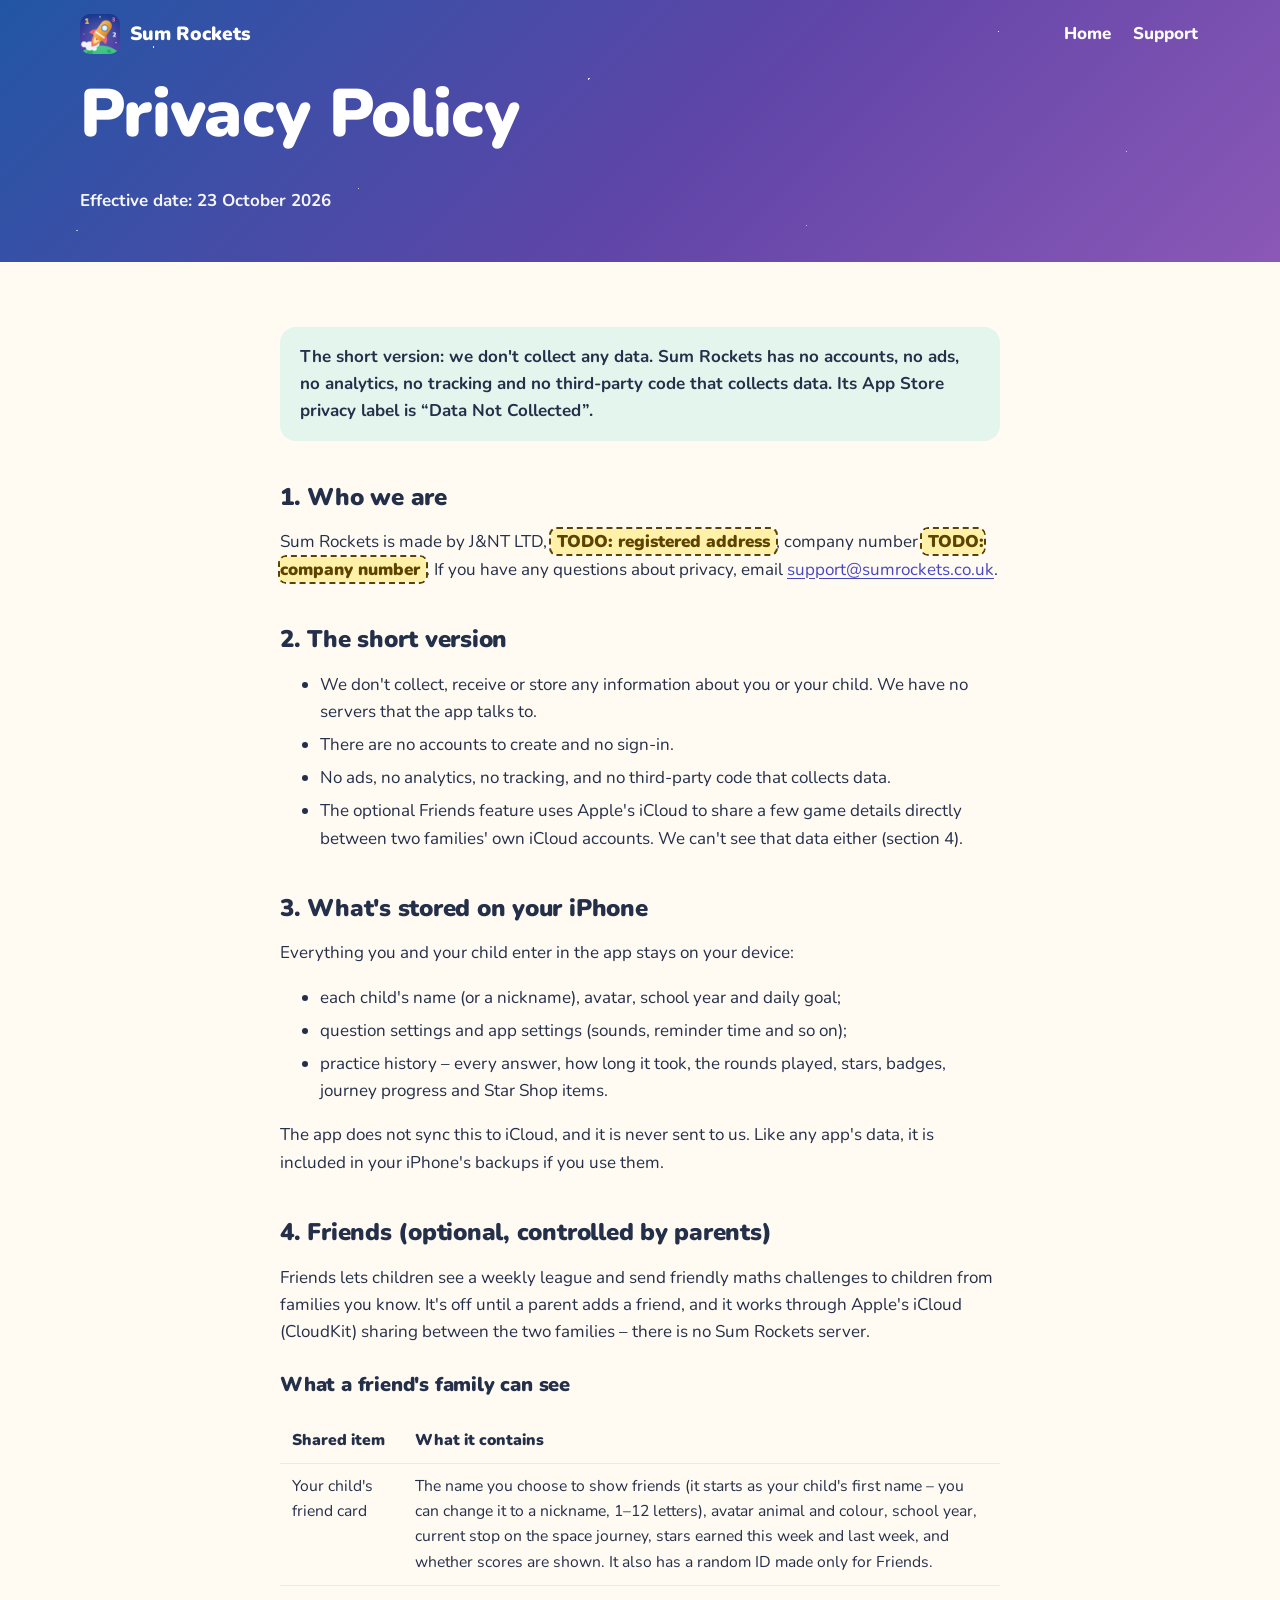
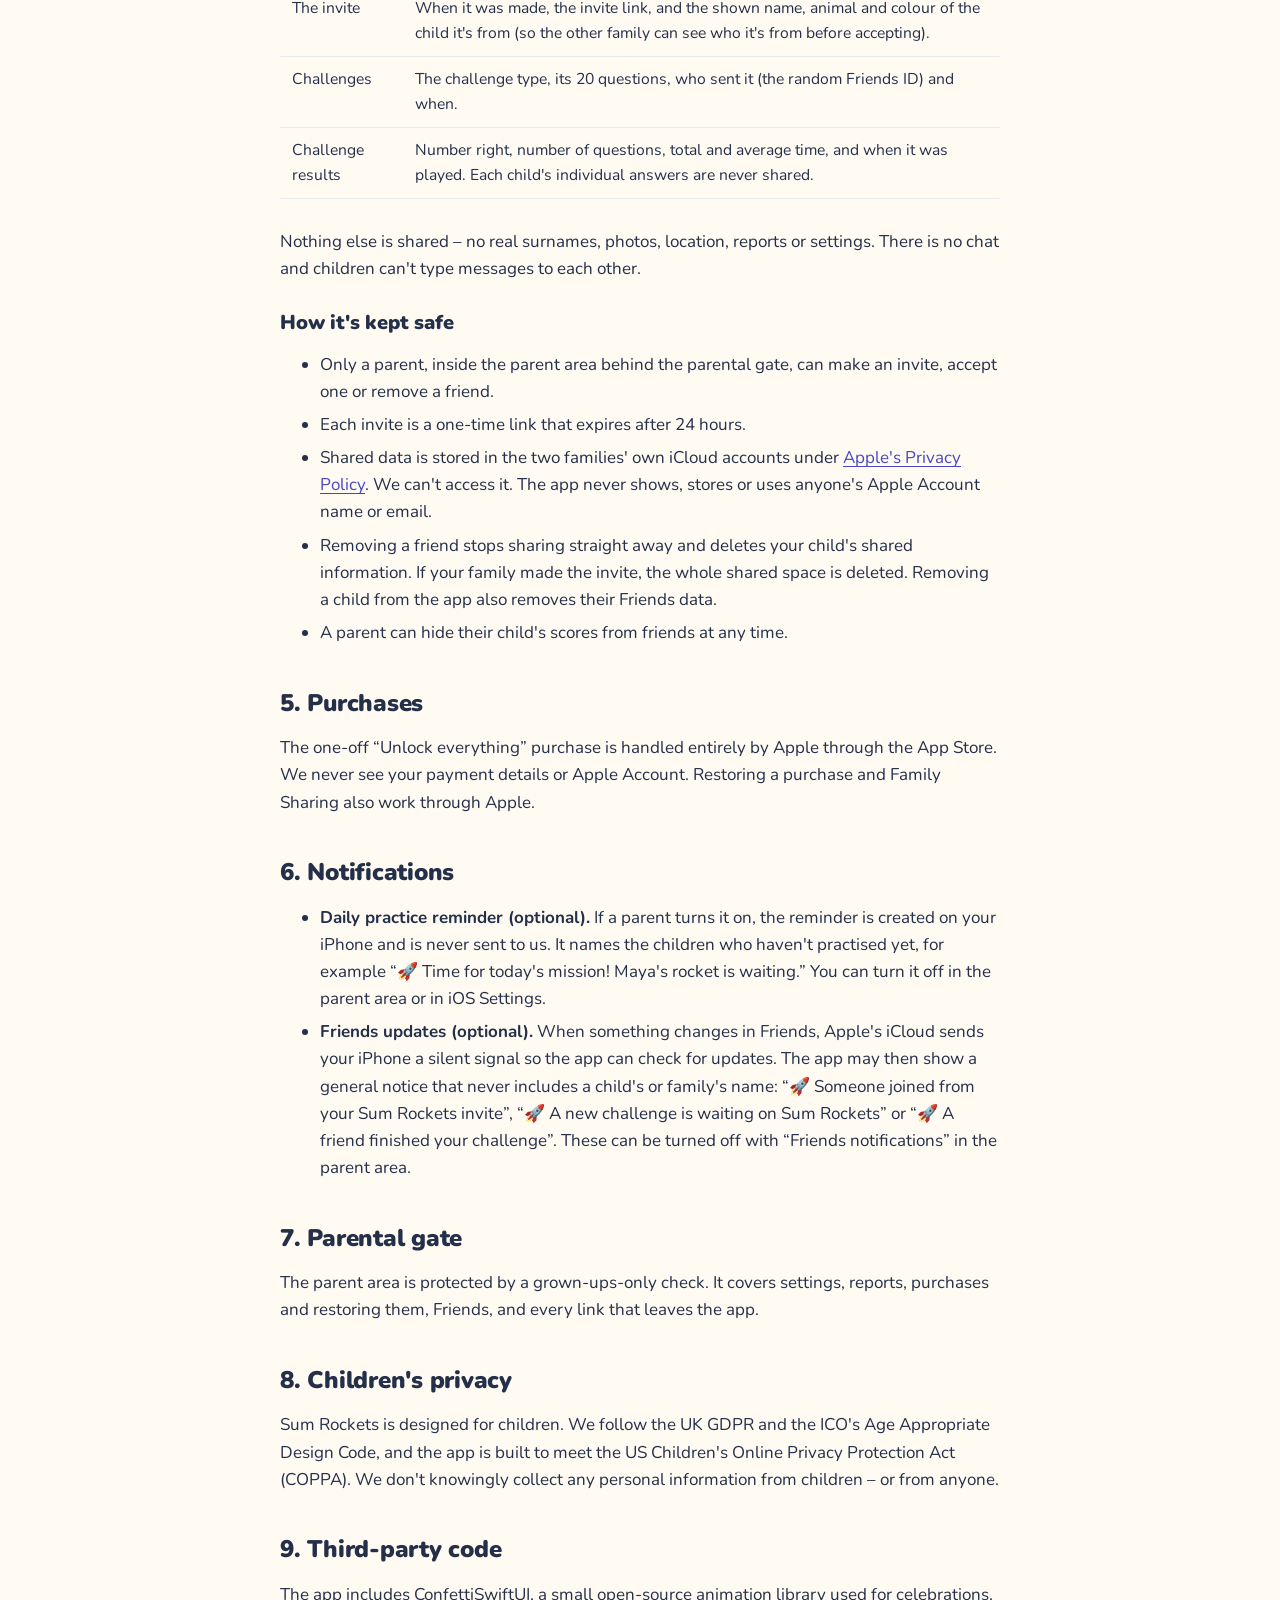
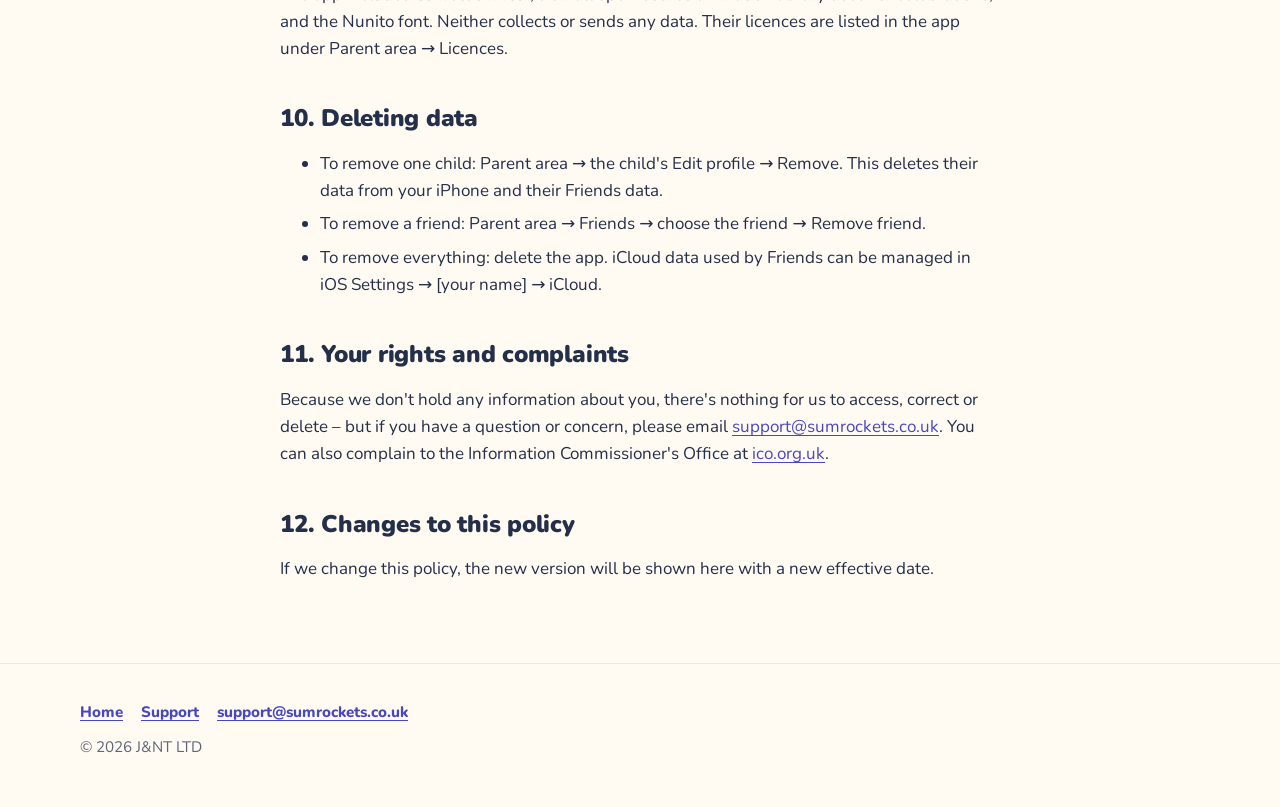
==== privacy/index.html @ bda06730 "Sum Rockets website: landing page, Privacy Policy, Support Static HTML and CSS, self-hosted Nunito, " ====
<!doctype html>
<html lang="en-GB">
<head>
  <meta charset="utf-8">
  <meta name="viewport" content="width=device-width, initial-scale=1">
  <title>Privacy Policy – Sum Rockets</title>
  <meta name="description" content="Sum Rockets doesn't collect any data. No accounts, no ads, no analytics, no tracking. Here's exactly what stays on your iPhone and what Friends shares through iCloud.">
  <link rel="canonical" href="https://www.sumrockets.co.uk/privacy/">
  <meta name="theme-color" content="#6045a8">
  <link rel="icon" type="image/png" sizes="32x32" href="/assets/icons/favicon-32.png">
  <link rel="apple-touch-icon" href="/assets/icons/apple-touch-icon.png">
  <meta property="og:type" content="website">
  <meta property="og:site_name" content="Sum Rockets">
  <meta property="og:title" content="Privacy Policy – Sum Rockets">
  <meta property="og:description" content="We don't collect any data. No accounts, no ads, no analytics, no tracking.">
  <meta property="og:url" content="https://www.sumrockets.co.uk/privacy/">
  <meta property="og:image" content="https://www.sumrockets.co.uk/assets/img/og-image.jpg">
  <meta name="twitter:card" content="summary_large_image">
  <meta name="twitter:image" content="https://www.sumrockets.co.uk/assets/img/og-image.jpg">
  <link rel="preload" href="/assets/fonts/nunito.woff2" as="font" type="font/woff2" crossorigin>
  <link rel="stylesheet" href="/assets/css/site.css">
  <!-- LAUNCH: add <meta name="apple-itunes-app" content="app-id=ID"> here (see LAUNCH.md). -->
</head>
<body>
  <a class="skip-link" href="#main">Skip to content</a>
  <div class="space">
    <header class="site-header">
      <div class="wrap">
        <a class="brand" href="/"><img src="/assets/icons/icon-192.png" width="40" height="40" alt=""> Sum Rockets</a>
        <nav class="site-nav" aria-label="Main">
          <a href="/">Home</a>
          <a href="/support/">Support</a>
        </nav>
      </div>
    </header>
    <div class="page-head">
      <div class="wrap">
        <h1>Privacy Policy</h1>
        <p>Effective date: 23 October 2026</p>
      </div>
    </div>
  </div>

  <main id="main" class="wrap prose">
    <p class="callout">The short version: we don't collect any data. Sum Rockets has no accounts, no ads, no analytics, no tracking and no third-party code that collects data. Its App Store privacy label is “Data Not Collected”.</p>

    <h2>1. Who we are</h2>
    <p>Sum Rockets is made by J&amp;NT LTD, <span class="todo">TODO: registered address</span>, company number <span class="todo">TODO: company number</span>. If you have any questions about privacy, email <a href="mailto:support@sumrockets.co.uk">support@sumrockets.co.uk</a>.</p>

    <h2>2. The short version</h2>
    <ul>
      <li>We don't collect, receive or store any information about you or your child. We have no servers that the app talks to.</li>
      <li>There are no accounts to create and no sign-in.</li>
      <li>No ads, no analytics, no tracking, and no third-party code that collects data.</li>
      <li>The optional Friends feature uses Apple's iCloud to share a few game details directly between two families' own iCloud accounts. We can't see that data either (section 4).</li>
    </ul>

    <h2>3. What's stored on your iPhone</h2>
    <p>Everything you and your child enter in the app stays on your device:</p>
    <ul>
      <li>each child's name (or a nickname), avatar, school year and daily goal;</li>
      <li>question settings and app settings (sounds, reminder time and so on);</li>
      <li>practice history – every answer, how long it took, the rounds played, stars, badges, journey progress and Star Shop items.</li>
    </ul>
    <p>The app does not sync this to iCloud, and it is never sent to us. Like any app's data, it is included in your iPhone's backups if you use them.</p>

    <h2>4. Friends (optional, controlled by parents)</h2>
    <p>Friends lets children see a weekly league and send friendly maths challenges to children from families you know. It's off until a parent adds a friend, and it works through Apple's iCloud (CloudKit) sharing between the two families – there is no Sum Rockets server.</p>
    <h3>What a friend's family can see</h3>
    <div class="table-scroll">
      <table>
        <thead><tr><th scope="col">Shared item</th><th scope="col">What it contains</th></tr></thead>
        <tbody>
          <tr><td>Your child's friend card</td><td>The name you choose to show friends (it starts as your child's first name – you can change it to a nickname, 1–12 letters), avatar animal and colour, school year, current stop on the space journey, stars earned this week and last week, and whether scores are shown. It also has a random ID made only for Friends.</td></tr>
          <tr><td>The invite</td><td>When it was made, the invite link, and the shown name, animal and colour of the child it's from (so the other family can see who it's from before accepting).</td></tr>
          <tr><td>Challenges</td><td>The challenge type, its 20 questions, who sent it (the random Friends ID) and when.</td></tr>
          <tr><td>Challenge results</td><td>Number right, number of questions, total and average time, and when it was played. Each child's individual answers are never shared.</td></tr>
        </tbody>
      </table>
    </div>
    <p>Nothing else is shared – no real surnames, photos, location, reports or settings. There is no chat and children can't type messages to each other.</p>
    <h3>How it's kept safe</h3>
    <ul>
      <li>Only a parent, inside the parent area behind the parental gate, can make an invite, accept one or remove a friend.</li>
      <li>Each invite is a one-time link that expires after 24 hours.</li>
      <li>Shared data is stored in the two families' own iCloud accounts under <a href="https://www.apple.com/legal/privacy/">Apple's Privacy Policy</a>. We can't access it. The app never shows, stores or uses anyone's Apple Account name or email.</li>
      <li>Removing a friend stops sharing straight away and deletes your child's shared information. If your family made the invite, the whole shared space is deleted. Removing a child from the app also removes their Friends data.</li>
      <li>A parent can hide their child's scores from friends at any time.</li>
    </ul>

    <h2>5. Purchases</h2>
    <p>The one-off “Unlock everything” purchase is handled entirely by Apple through the App Store. We never see your payment details or Apple Account. Restoring a purchase and Family Sharing also work through Apple.</p>

    <h2>6. Notifications</h2>
    <ul>
      <li><strong>Daily practice reminder (optional).</strong> If a parent turns it on, the reminder is created on your iPhone and is never sent to us. It names the children who haven't practised yet, for example “🚀 Time for today's mission! Maya's rocket is waiting.” You can turn it off in the parent area or in iOS Settings.</li>
      <li><strong>Friends updates (optional).</strong> When something changes in Friends, Apple's iCloud sends your iPhone a silent signal so the app can check for updates. The app may then show a general notice that never includes a child's or family's name: “🚀 Someone joined from your Sum Rockets invite”, “🚀 A new challenge is waiting on Sum Rockets” or “🚀 A friend finished your challenge”. These can be turned off with “Friends notifications” in the parent area.</li>
    </ul>

    <h2>7. Parental gate</h2>
    <p>The parent area is protected by a grown-ups-only check. It covers settings, reports, purchases and restoring them, Friends, and every link that leaves the app.</p>

    <h2>8. Children's privacy</h2>
    <p>Sum Rockets is designed for children. We follow the UK GDPR and the ICO's Age Appropriate Design Code, and the app is built to meet the US Children's Online Privacy Protection Act (COPPA). We don't knowingly collect any personal information from children – or from anyone.</p>

    <h2>9. Third-party code</h2>
    <p>The app includes ConfettiSwiftUI, a small open-source animation library used for celebrations, and the Nunito font. Neither collects or sends any data. Their licences are listed in the app under Parent area → Licences.</p>

    <h2>10. Deleting data</h2>
    <ul>
      <li>To remove one child: Parent area → the child's Edit profile → Remove. This deletes their data from your iPhone and their Friends data.</li>
      <li>To remove a friend: Parent area → Friends → choose the friend → Remove friend.</li>
      <li>To remove everything: delete the app. iCloud data used by Friends can be managed in iOS Settings → [your name] → iCloud.</li>
    </ul>

    <h2>11. Your rights and complaints</h2>
    <p>Because we don't hold any information about you, there's nothing for us to access, correct or delete – but if you have a question or concern, please email <a href="mailto:support@sumrockets.co.uk">support@sumrockets.co.uk</a>. You can also complain to the Information Commissioner's Office at <a href="https://ico.org.uk">ico.org.uk</a>.</p>

    <h2>12. Changes to this policy</h2>
    <p>If we change this policy, the new version will be shown here with a new effective date.</p>
  </main>

  <footer class="site-footer">
    <div class="wrap">
      <nav aria-label="Footer">
        <a href="/">Home</a>
        <a href="/support/">Support</a>
        <a href="mailto:support@sumrockets.co.uk">support@sumrockets.co.uk</a>
      </nav>
      <p>© 2026 J&amp;NT LTD</p>
    </div>
  </footer>
</body>
</html>
---- assets/css/site.css ----
/* Sum Rockets – one stylesheet for every page. No external fonts, no
   frameworks. Colours are the app's own (Theme.swift, SpaceBackground). */

@font-face {
  font-family: "Nunito";
  src: url("/assets/fonts/nunito.woff2") format("woff2");
  font-weight: 200 1000;
  font-style: normal;
  font-display: swap;
}

:root {
  --space-1: #2256a5;
  --space-2: #6045a8;
  --space-3: #8b58b6;
  --ink: #24304a;
  --muted: #5d6679;
  --cream: #fffaf2;
  --card: #ffffff;
  --line: #e8e8ef;
  --brand: #5b5bd6;
  --brand-edge: #3d3da8;
  --brand-text: #4747c2;
  --yellow: #ffc94f;
  --yellow-edge: #d99a1e;
  --green: #1b7f4f;
  --green-soft: #e3f5ec;
  --todo-bg: #fff1a8;
  --todo-ink: #5c4300;
  --radius: 22px;
  --shadow: 0 4px 0 rgba(36, 48, 74, 0.12);
  color-scheme: light dark;
}

@media (prefers-color-scheme: dark) {
  :root {
    --ink: #f2f4fa;
    --muted: #b3bad0;
    --cream: #141a2e;
    --card: #232a45;
    --line: #333b5c;
    --brand-text: #a9a9f5;
    --green: #5fd39a;
    --green-soft: #173b2c;
    --shadow: 0 4px 0 rgba(0, 0, 0, 0.35);
  }
}

*, *::before, *::after { box-sizing: border-box; }

html { -webkit-text-size-adjust: 100%; scroll-behavior: smooth; }
@media (prefers-reduced-motion: reduce) { html { scroll-behavior: auto; } }

body {
  margin: 0;
  font-family: "Nunito", system-ui, -apple-system, "Segoe UI", sans-serif;
  font-size: 1.0625rem;
  line-height: 1.6;
  color: var(--ink);
  background: var(--cream);
  overflow-x: hidden;
}

img { max-width: 100%; height: auto; display: block; }

a { color: var(--brand-text); text-underline-offset: 3px; }
a:hover { text-decoration-thickness: 2px; }

:focus-visible {
  outline: 3px solid var(--yellow);
  outline-offset: 3px;
  border-radius: 8px;
}

.skip-link {
  position: absolute; left: 12px; top: -60px;
  background: var(--card); color: var(--ink);
  padding: 10px 16px; border-radius: 12px; z-index: 10;
  font-weight: 800;
}
.skip-link:focus { top: 12px; }

.wrap { width: min(1120px, 100% - 32px); margin-inline: auto; }

h1, h2, h3 { line-height: 1.15; margin: 0 0 0.5em; font-weight: 900; letter-spacing: -0.01em; }
h1 { font-size: clamp(2.3rem, 7vw, 4.2rem); }
h2 { font-size: clamp(1.7rem, 4.5vw, 2.6rem); }
h3 { font-size: 1.25rem; }

/* Space sections: the app's purple-blue gradient with soft stars. */
.space {
  position: relative;
  color: #fff;
  background:
    radial-gradient(1.5px 1.5px at 12% 18%, rgba(255,255,255,.9) 50%, transparent 51%),
    radial-gradient(1px 1px at 28% 72%, rgba(255,255,255,.7) 50%, transparent 51%),
    radial-gradient(2px 2px at 46% 30%, rgba(255,255,255,.8) 50%, transparent 51%),
    radial-gradient(1px 1px at 63% 86%, rgba(255,255,255,.6) 50%, transparent 51%),
    radial-gradient(1.5px 1.5px at 78% 12%, rgba(255,255,255,.85) 50%, transparent 51%),
    radial-gradient(1px 1px at 88% 58%, rgba(255,255,255,.7) 50%, transparent 51%),
    radial-gradient(1.5px 1.5px at 6% 88%, rgba(255,255,255,.6) 50%, transparent 51%),
    linear-gradient(135deg, var(--space-1), var(--space-2) 55%, var(--space-3));
}
.space a:not(.btn) { color: #fff; }

/* Header */
.site-header { padding: 14px 0; }
.site-header .wrap { display: flex; align-items: center; justify-content: space-between; gap: 12px; flex-wrap: wrap; }
.brand { display: flex; align-items: center; gap: 10px; color: #fff; text-decoration: none; font-weight: 900; font-size: 1.2rem; }
.brand img { width: 40px; height: 40px; border-radius: 10px; }
.site-nav { display: flex; gap: 18px; flex-wrap: wrap; }
.site-nav a { color: #fff; text-decoration: none; font-weight: 800; padding: 6px 2px; }
.site-nav a:hover { text-decoration: underline; }

/* Chunky buttons, like the app's ChunkyButtonStyle. */
.btn {
  display: inline-flex; align-items: center; justify-content: center; gap: 10px;
  min-height: 56px; padding: 14px 26px;
  border-radius: 18px; border: 2px solid #fff;
  font: inherit; font-weight: 900; font-size: 1.1rem; text-decoration: none;
  color: #fff; background: var(--brand);
  box-shadow: 0 6px 0 var(--brand-edge);
  transition: transform .12s ease, box-shadow .12s ease;
}
.btn:active { transform: translateY(4px); box-shadow: 0 2px 0 var(--brand-edge); }

/* Before launch: our own button – never Apple's badge. */
.btn--soon { color: #24304a; background: var(--yellow); box-shadow: 0 6px 0 var(--yellow-edge); }
.btn--soon:active { box-shadow: 0 2px 0 var(--yellow-edge); }
.btn--static { cursor: default; }
.btn--static:active { transform: none; box-shadow: 0 6px 0 var(--yellow-edge); }
.download { display: flex; flex-direction: column; align-items: flex-start; gap: 10px; }
.download__caption { margin: 0; font-size: 0.95rem; font-weight: 700; opacity: 0.95; }
.download--centre { align-items: center; text-align: center; }
.app-store-badge { height: 54px; width: auto; }

/* Hero */
.hero { padding: 8px 0 72px; overflow: hidden; }
.hero__grid { display: grid; gap: 32px; align-items: center; }
.hero__copy p.lede { font-size: clamp(1.15rem, 2.6vw, 1.4rem); font-weight: 700; margin: 0 0 28px; max-width: 34ch; }
.hero__art { position: relative; display: flex; justify-content: center; min-height: 420px; }
.hero__mascot { position: absolute; left: -4%; top: 0; width: min(62%, 330px); z-index: 2; }
@media (prefers-reduced-motion: no-preference) {
  .hero__mascot { animation: float 5s ease-in-out infinite; }
}
@keyframes float { 0%, 100% { transform: translateY(0) rotate(-2deg); } 50% { transform: translateY(-14px) rotate(1deg); } }

.phone {
  position: relative;
  width: min(260px, 70vw);
  padding: 10px;
  border-radius: 46px;
  background: #1b1f33;
  border: 2px solid rgba(255,255,255,.2);
  box-shadow: 0 24px 50px rgba(15, 18, 50, .45);
}
.phone img { border-radius: 36px; width: 100%; }
.hero .phone { margin-top: 110px; margin-left: 30%; }

@media (min-width: 860px) {
  .hero__grid { grid-template-columns: 1.05fr 0.95fr; }
  .hero { padding-bottom: 96px; }
  .hero .phone { margin-top: 40px; margin-left: 35%; }
}

/* Sections */
.section { padding: 72px 0; }
.section__intro { max-width: 60ch; margin: 0 0 32px; color: var(--muted); font-size: 1.15rem; }

.features { display: grid; gap: 18px; grid-template-columns: 1fr; }
@media (min-width: 640px) { .features { grid-template-columns: repeat(2, 1fr); } }
@media (min-width: 1000px) { .features { grid-template-columns: repeat(3, 1fr); } }

.card {
  background: var(--card); border-radius: var(--radius);
  border: 1px solid var(--line); box-shadow: var(--shadow);
  overflow: hidden; display: flex; flex-direction: column;
}
.card__img { background: linear-gradient(135deg, var(--space-1), var(--space-3)); height: 260px; overflow: hidden; }
.card__img img { width: 100%; height: 100%; object-fit: cover; object-position: 50% 38%; }
.nowrap { white-space: nowrap; }
.card__body { padding: 18px 20px 22px; }
.card__icon { font-size: 1.6rem; line-height: 1; margin-bottom: 8px; }
.card__body p { margin: 0; color: var(--muted); }

/* Screenshot strip: CSS scroll-snap only. */
.strip {
  display: grid; grid-auto-flow: column; grid-auto-columns: min(240px, 70vw);
  gap: 16px; overflow-x: auto; padding: 8px 4px 20px;
  scroll-snap-type: x mandatory; overscroll-behavior-x: contain;
}
.strip figure { margin: 0; scroll-snap-align: start; }
.strip img { border-radius: 18px; box-shadow: var(--shadow); }
.strip:focus-visible { outline-offset: 6px; }

/* Pricing and privacy */
.panel {
  background: var(--card); border: 1px solid var(--line); border-radius: var(--radius);
  box-shadow: var(--shadow); padding: clamp(22px, 4vw, 40px);
}
.price { font-size: clamp(1.25rem, 3vw, 1.6rem); font-weight: 800; margin: 0; }
.ticks { list-style: none; padding: 0; margin: 18px 0 0; display: grid; gap: 10px; }
.ticks li { display: flex; gap: 10px; align-items: baseline; }
.ticks li::before { content: "✓"; font-weight: 900; color: var(--green); }

.two-col { display: grid; gap: 18px; }
@media (min-width: 860px) { .two-col { grid-template-columns: 1fr 1fr; } }

.cta { text-align: center; padding: 80px 0; }
.cta p { font-size: 1.2rem; font-weight: 700; margin: 0 0 26px; }

/* Footer */
.site-footer { padding: 36px 0 48px; border-top: 1px solid var(--line); color: var(--muted); font-size: 0.95rem; }
.site-footer .wrap { display: grid; gap: 10px; }
.site-footer nav { display: flex; gap: 18px; flex-wrap: wrap; }
.site-footer a { font-weight: 800; }
.site-footer p { margin: 0; }

/* Text pages (privacy, support) */
.page-head { padding: 8px 0 48px; }
.page-head p { margin: 0; font-weight: 700; opacity: .95; }
.prose { max-width: 72ch; padding: 48px 0 64px; }
.prose h2 { font-size: 1.5rem; margin-top: 1.8em; }
.prose h3 { margin-top: 1.4em; }
.prose li { margin-bottom: 6px; }
.prose table { border-collapse: collapse; width: 100%; margin: 12px 0; font-size: 0.98rem; }
.prose th, .prose td { text-align: left; vertical-align: top; padding: 10px 12px; border-bottom: 1px solid var(--line); }
.prose th { font-weight: 900; }
.table-scroll { overflow-x: auto; }
.callout { background: var(--green-soft); border-radius: 16px; padding: 16px 20px; font-weight: 700; }

/* Anything that must be filled in before going live. */
.todo {
  background: var(--todo-bg); color: var(--todo-ink);
  font-weight: 900; padding: 1px 6px; border-radius: 6px;
  outline: 2px dashed var(--todo-ink);
}

/* FAQ accordion: <details>, no JS. */
.faq details {
  background: var(--card); border: 1px solid var(--line); border-radius: 16px;
  margin-bottom: 12px; box-shadow: var(--shadow);
}
.faq summary {
  cursor: pointer; list-style: none; padding: 16px 48px 16px 20px;
  font-weight: 900; font-size: 1.08rem; position: relative;
}
.faq summary::-webkit-details-marker { display: none; }
.faq summary::after {
  content: "+"; position: absolute; right: 20px; top: 50%; transform: translateY(-50%);
  font-size: 1.5rem; color: var(--brand-text);
}
.faq details[open] summary::after { content: "−"; }
.faq .answer { padding: 0 20px 18px; }
.faq .answer p:first-child { margin-top: 0; }

.visually-hidden {
  position: absolute !important; width: 1px; height: 1px; overflow: hidden;
  clip: rect(0 0 0 0); clip-path: inset(50%); white-space: nowrap;
}
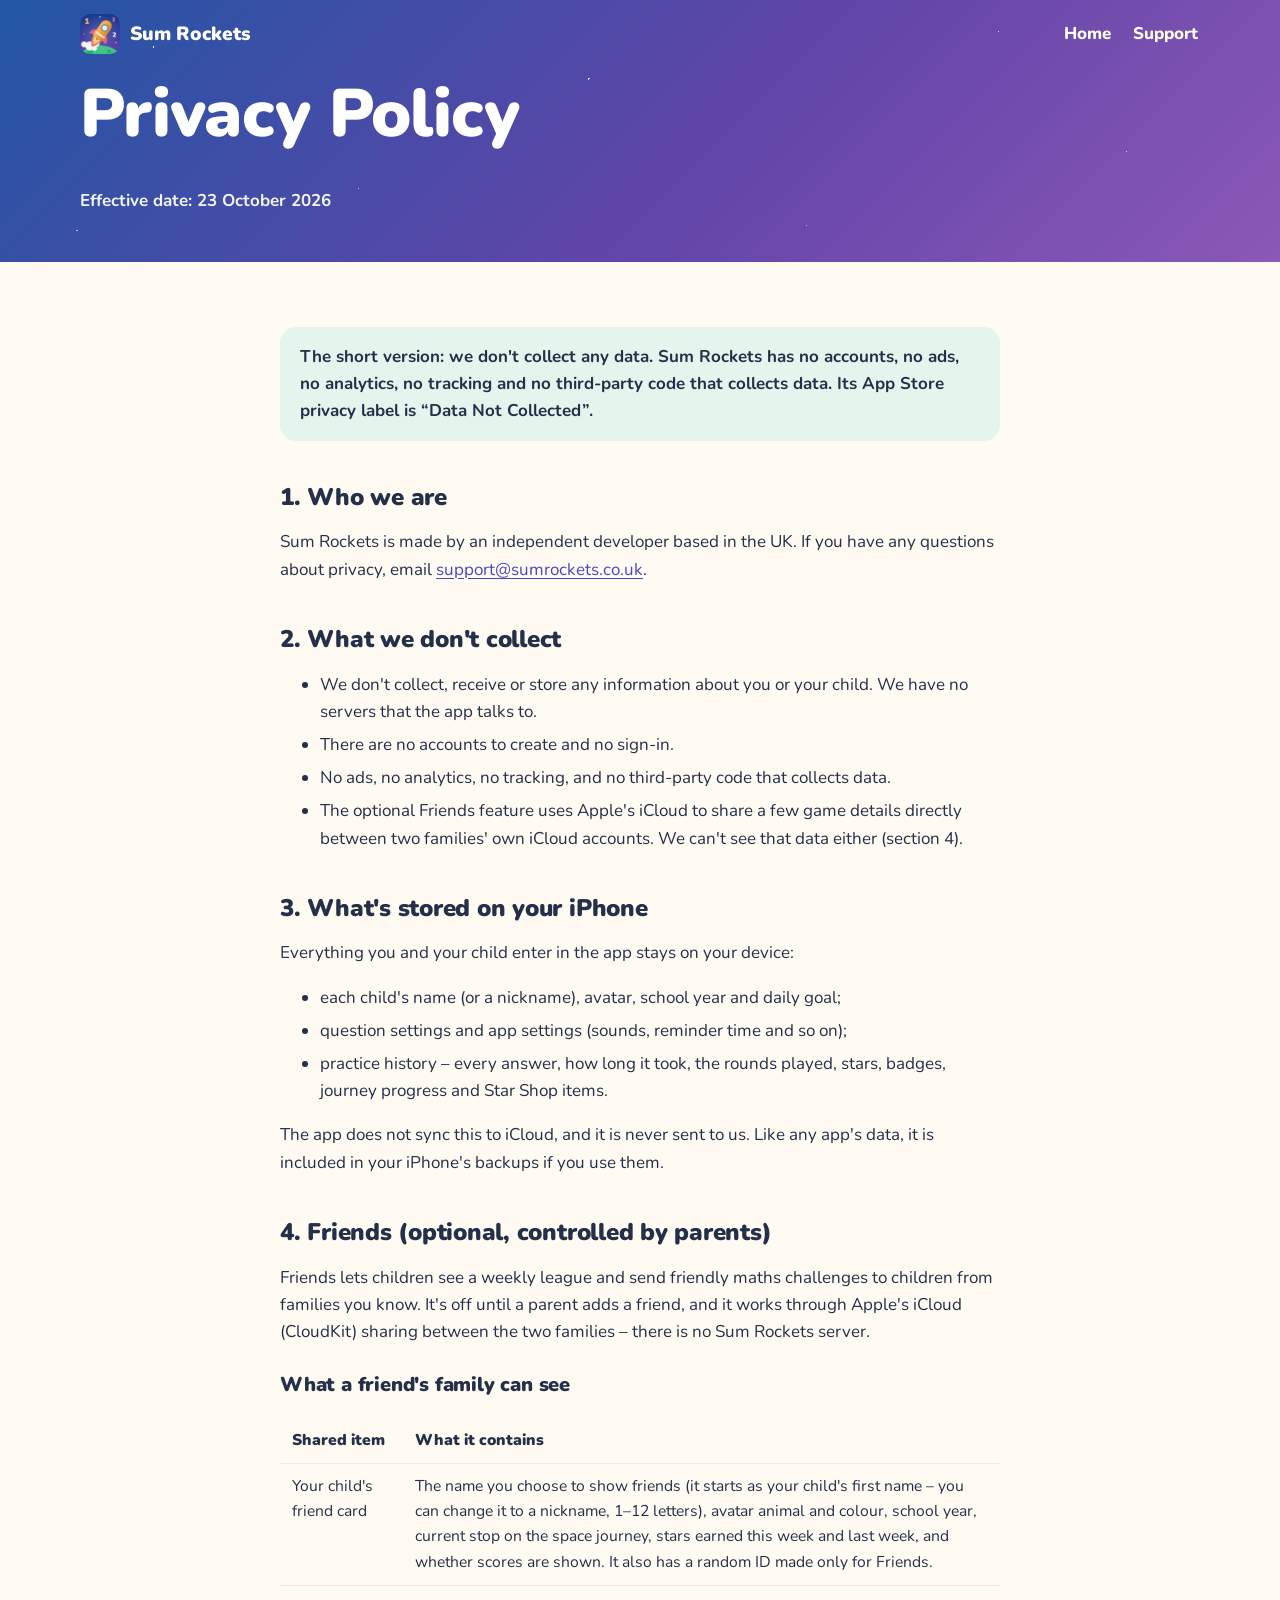
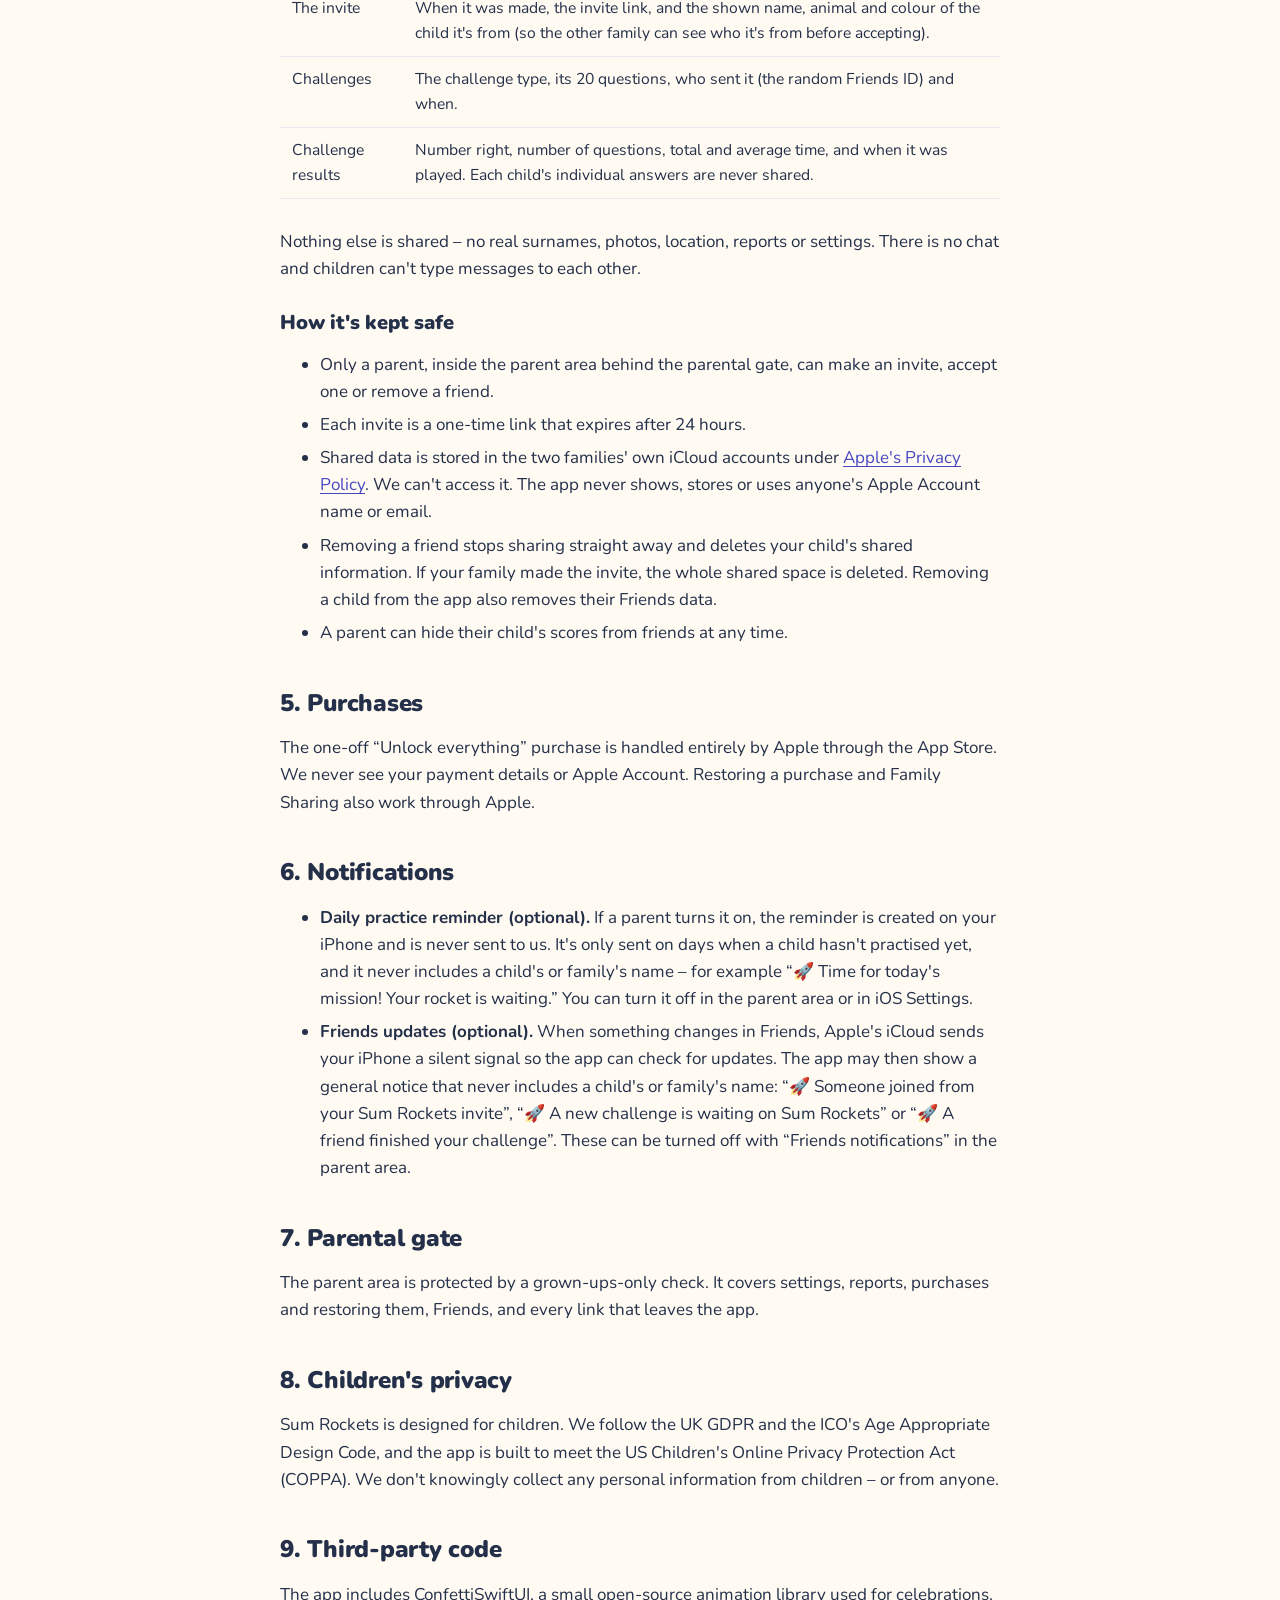
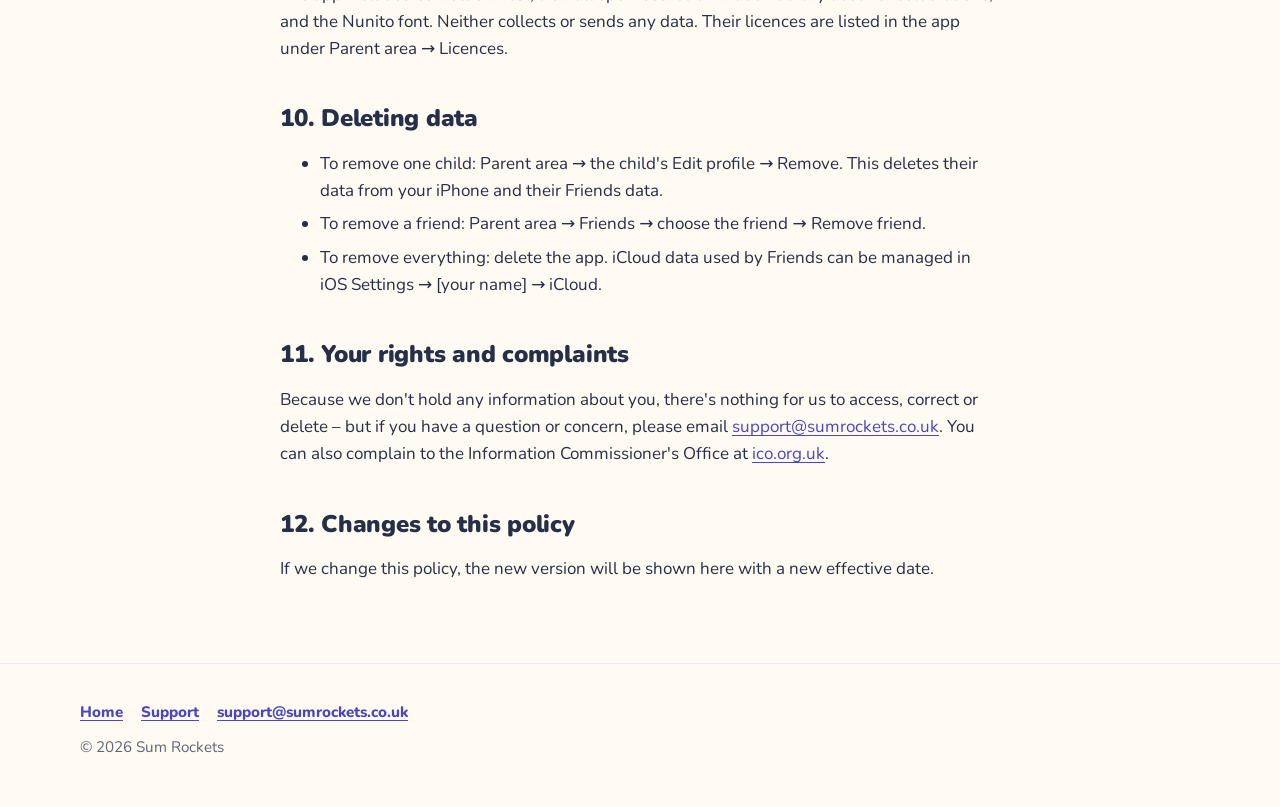
==== commit 0c72d9ce: "Review fixes: independent developer, clean feature images, icons, hero mascot - Published by an inde" ====
--- a/privacy/index.html
+++ b/privacy/index.html
@@ -45,9 +45,9 @@
     <p class="callout">The short version: we don't collect any data. Sum Rockets has no accounts, no ads, no analytics, no tracking and no third-party code that collects data. Its App Store privacy label is “Data Not Collected”.</p>
 
     <h2>1. Who we are</h2>
-    <p>Sum Rockets is made by J&amp;NT LTD, <span class="todo">TODO: registered address</span>, company number <span class="todo">TODO: company number</span>. If you have any questions about privacy, email <a href="mailto:support@sumrockets.co.uk">support@sumrockets.co.uk</a>.</p>
+    <p>Sum Rockets is made by an independent developer based in the UK. If you have any questions about privacy, email <a href="mailto:support@sumrockets.co.uk">support@sumrockets.co.uk</a>.</p>
 
-    <h2>2. The short version</h2>
+    <h2>2. What we don't collect</h2>
     <ul>
       <li>We don't collect, receive or store any information about you or your child. We have no servers that the app talks to.</li>
       <li>There are no accounts to create and no sign-in.</li>
@@ -93,7 +93,7 @@
 
     <h2>6. Notifications</h2>
     <ul>
-      <li><strong>Daily practice reminder (optional).</strong> If a parent turns it on, the reminder is created on your iPhone and is never sent to us. It names the children who haven't practised yet, for example “🚀 Time for today's mission! Maya's rocket is waiting.” You can turn it off in the parent area or in iOS Settings.</li>
+      <li><strong>Daily practice reminder (optional).</strong> If a parent turns it on, the reminder is created on your iPhone and is never sent to us. It's only sent on days when a child hasn't practised yet, and it never includes a child's or family's name – for example “🚀 Time for today's mission! Your rocket is waiting.” You can turn it off in the parent area or in iOS Settings.</li>
       <li><strong>Friends updates (optional).</strong> When something changes in Friends, Apple's iCloud sends your iPhone a silent signal so the app can check for updates. The app may then show a general notice that never includes a child's or family's name: “🚀 Someone joined from your Sum Rockets invite”, “🚀 A new challenge is waiting on Sum Rockets” or “🚀 A friend finished your challenge”. These can be turned off with “Friends notifications” in the parent area.</li>
     </ul>
 
@@ -127,7 +127,7 @@
         <a href="/support/">Support</a>
         <a href="mailto:support@sumrockets.co.uk">support@sumrockets.co.uk</a>
       </nav>
-      <p>© 2026 J&amp;NT LTD</p>
+      <p>© 2026 Sum Rockets</p>
     </div>
   </footer>
 </body>
--- a/assets/css/site.css
+++ b/assets/css/site.css
@@ -25,8 +25,6 @@
   --yellow-edge: #d99a1e;
   --green: #1b7f4f;
   --green-soft: #e3f5ec;
-  --todo-bg: #fff1a8;
-  --todo-ink: #5c4300;
   --radius: 22px;
   --shadow: 0 4px 0 rgba(36, 48, 74, 0.12);
   color-scheme: light dark;
@@ -83,7 +81,7 @@
 .wrap { width: min(1120px, 100% - 32px); margin-inline: auto; }
 
 h1, h2, h3 { line-height: 1.15; margin: 0 0 0.5em; font-weight: 900; letter-spacing: -0.01em; }
-h1 { font-size: clamp(2.3rem, 7vw, 4.2rem); }
+h1 { font-size: clamp(2rem, 8.6vw, 4.2rem); text-wrap: balance; }
 h2 { font-size: clamp(1.7rem, 4.5vw, 2.6rem); }
 h3 { font-size: 1.25rem; }
 
@@ -139,7 +137,7 @@
 .hero__grid { display: grid; gap: 32px; align-items: center; }
 .hero__copy p.lede { font-size: clamp(1.15rem, 2.6vw, 1.4rem); font-weight: 700; margin: 0 0 28px; max-width: 34ch; }
 .hero__art { position: relative; display: flex; justify-content: center; min-height: 420px; }
-.hero__mascot { position: absolute; left: -4%; top: 0; width: min(62%, 330px); z-index: 2; }
+.hero__mascot { position: absolute; left: -10%; top: -30px; width: min(76%, 400px); z-index: 2; }
 @media (prefers-reduced-motion: no-preference) {
   .hero__mascot { animation: float 5s ease-in-out infinite; }
 }
@@ -176,11 +174,11 @@
   border: 1px solid var(--line); box-shadow: var(--shadow);
   overflow: hidden; display: flex; flex-direction: column;
 }
-.card__img { background: linear-gradient(135deg, var(--space-1), var(--space-3)); height: 260px; overflow: hidden; }
-.card__img img { width: 100%; height: 100%; object-fit: cover; object-position: 50% 38%; }
+.card__img { aspect-ratio: 760 / 564; overflow: hidden; }
+.card__img img { width: 100%; height: 100%; object-fit: cover; }
 .nowrap { white-space: nowrap; }
 .card__body { padding: 18px 20px 22px; }
-.card__icon { font-size: 1.6rem; line-height: 1; margin-bottom: 8px; }
+.card__icon { display: block; color: var(--brand-text); margin-bottom: 10px; }
 .card__body p { margin: 0; color: var(--muted); }
 
 /* Screenshot strip: CSS scroll-snap only. */
@@ -229,13 +227,6 @@
 .table-scroll { overflow-x: auto; }
 .callout { background: var(--green-soft); border-radius: 16px; padding: 16px 20px; font-weight: 700; }
 
-/* Anything that must be filled in before going live. */
-.todo {
-  background: var(--todo-bg); color: var(--todo-ink);
-  font-weight: 900; padding: 1px 6px; border-radius: 6px;
-  outline: 2px dashed var(--todo-ink);
-}
-
 /* FAQ accordion: <details>, no JS. */
 .faq details {
   background: var(--card); border: 1px solid var(--line); border-radius: 16px;
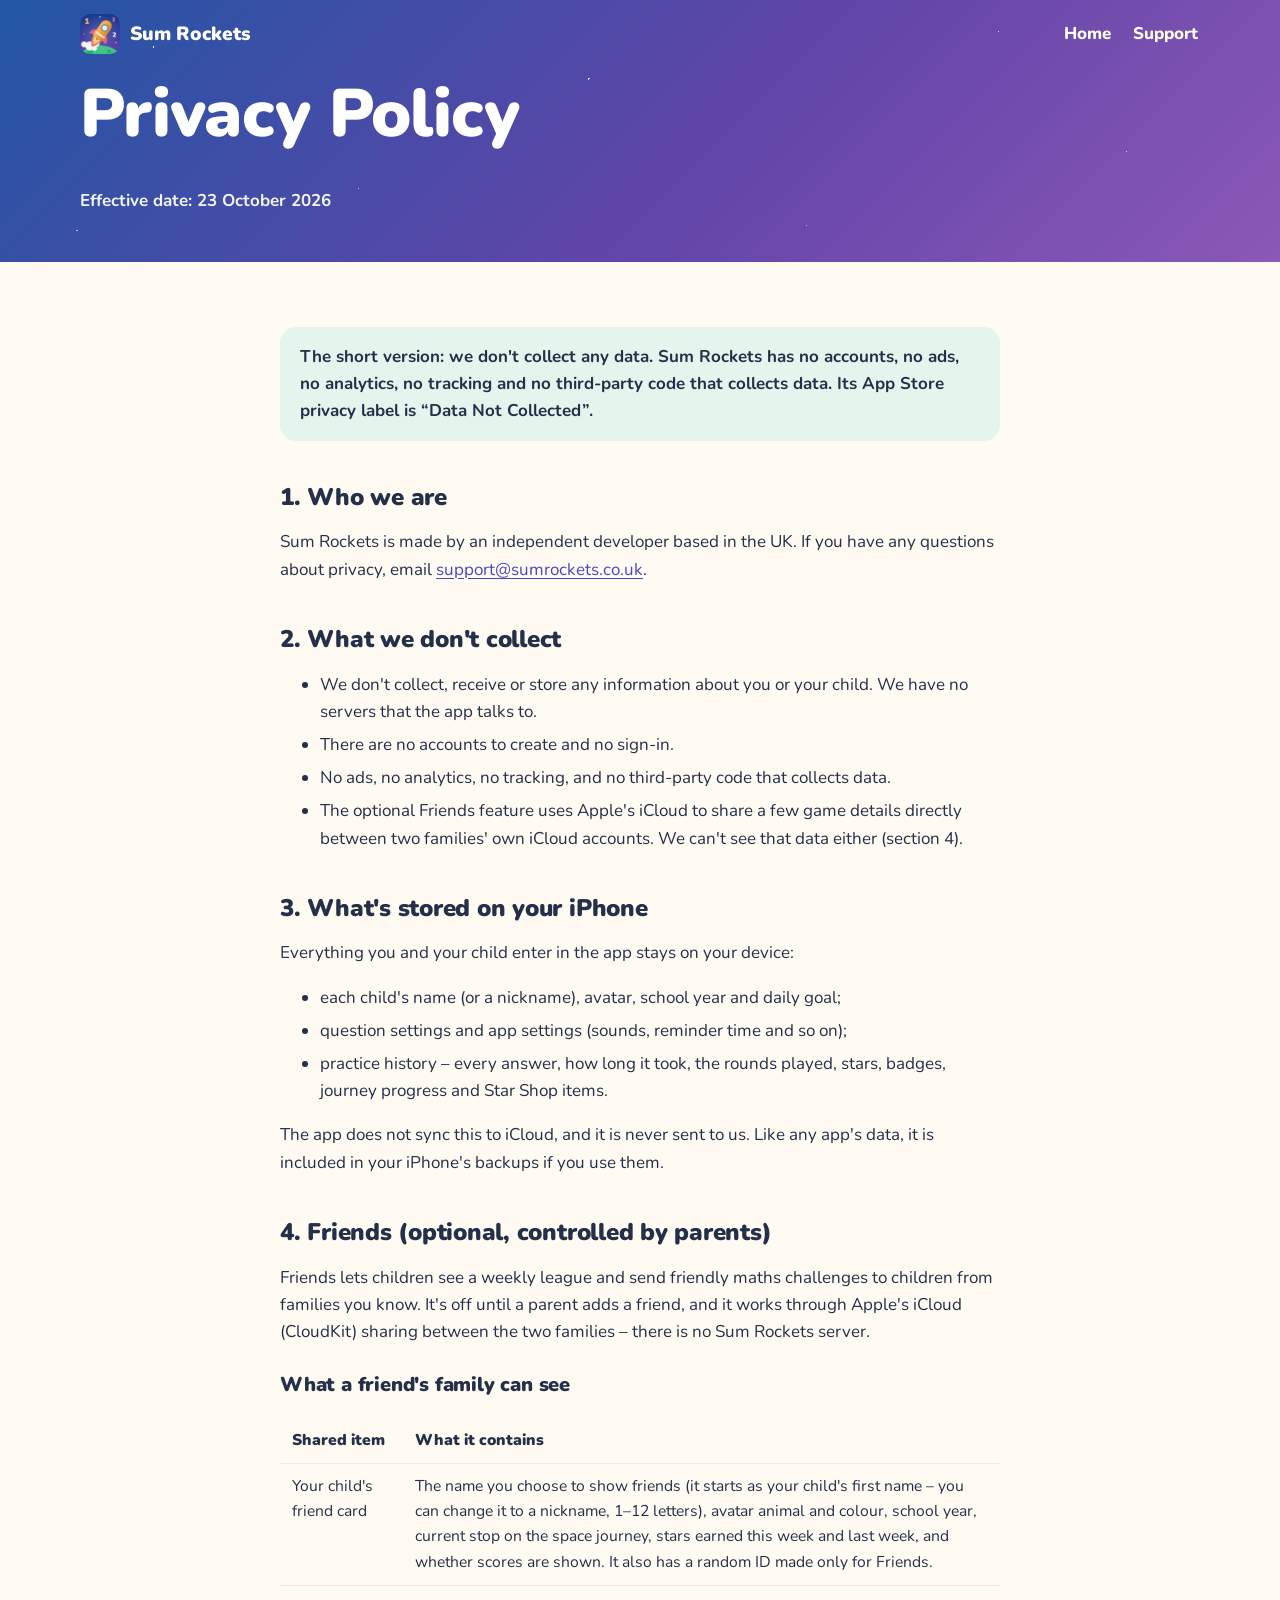
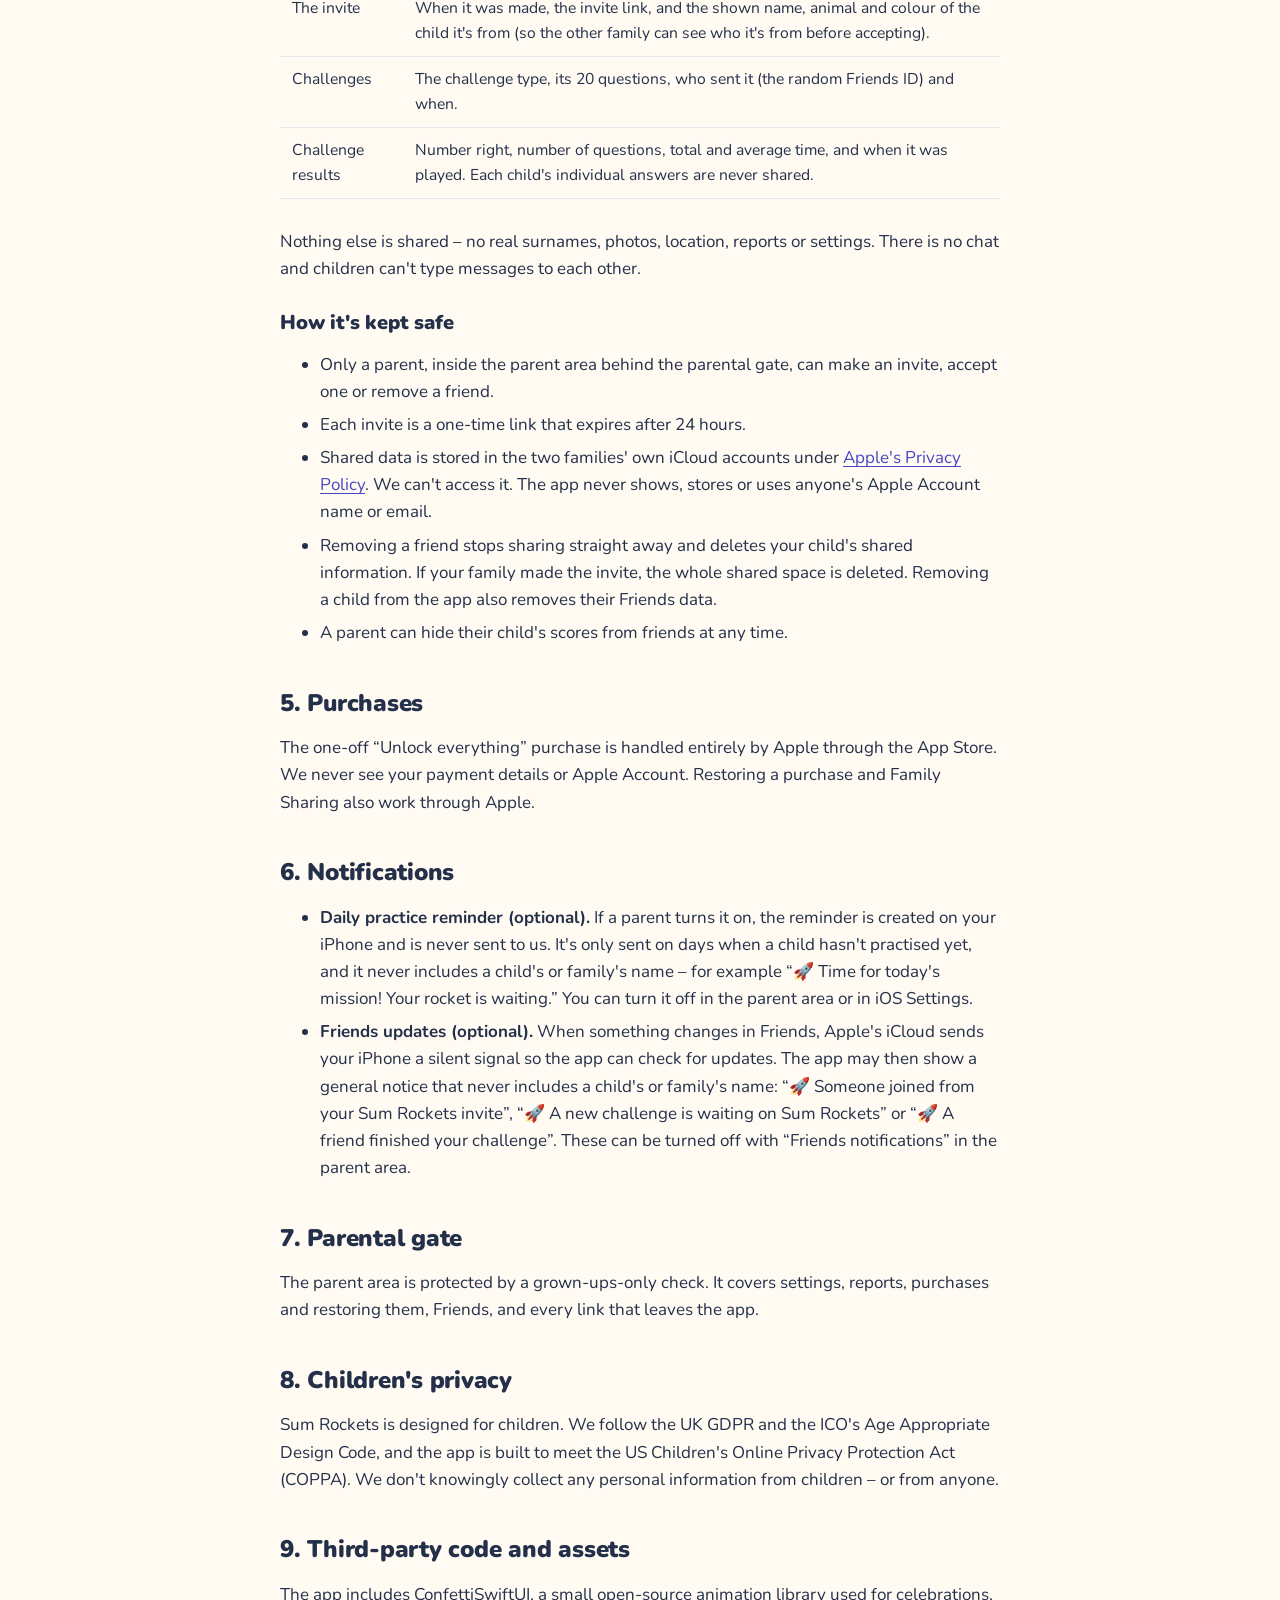
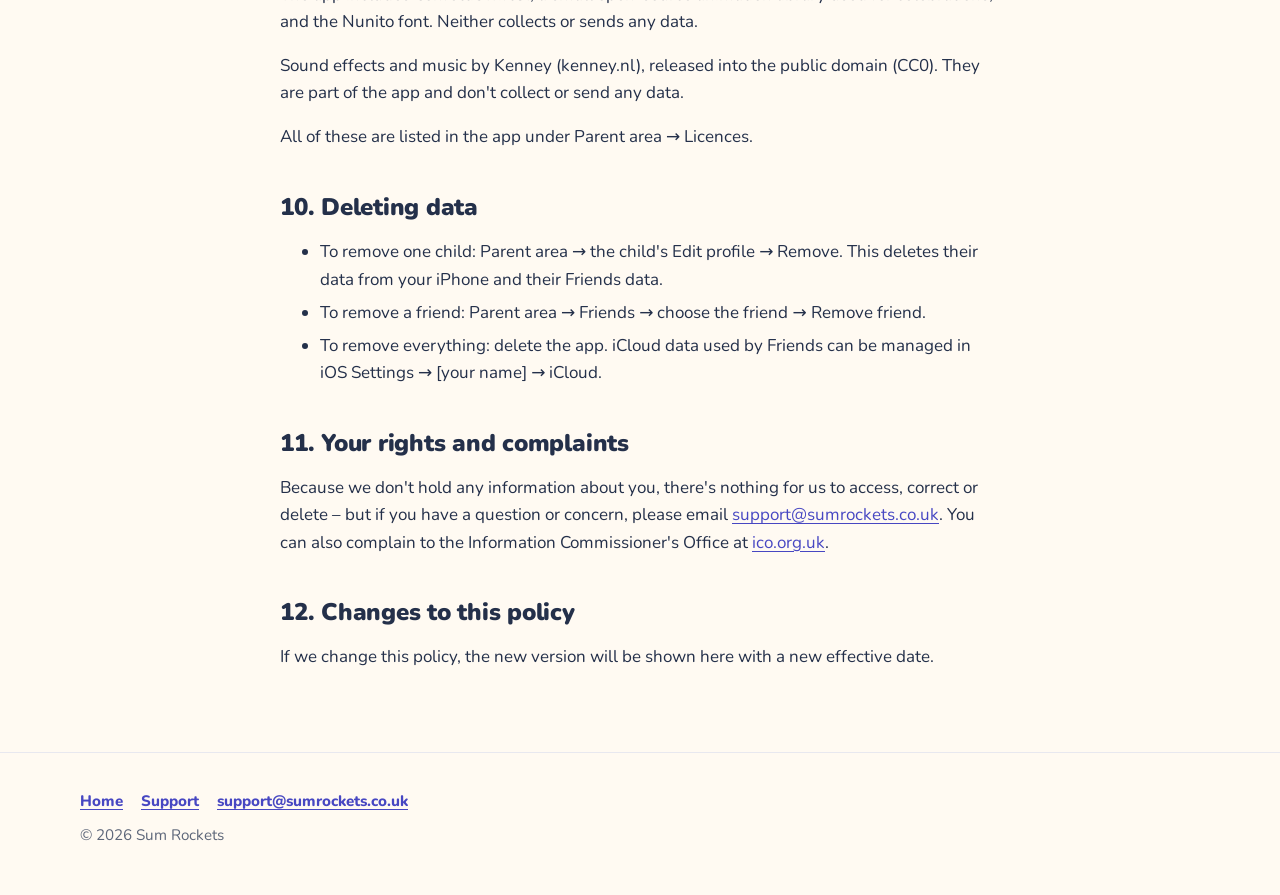
==== commit 17dec5c8: "Privacy: credit Kenney's CC0 sound effects and music Section 9 is now "Third-party code and assets"." ====
--- a/privacy/index.html
+++ b/privacy/index.html
@@ -103,8 +103,10 @@
     <h2>8. Children's privacy</h2>
     <p>Sum Rockets is designed for children. We follow the UK GDPR and the ICO's Age Appropriate Design Code, and the app is built to meet the US Children's Online Privacy Protection Act (COPPA). We don't knowingly collect any personal information from children – or from anyone.</p>
 
-    <h2>9. Third-party code</h2>
-    <p>The app includes ConfettiSwiftUI, a small open-source animation library used for celebrations, and the Nunito font. Neither collects or sends any data. Their licences are listed in the app under Parent area → Licences.</p>
+    <h2>9. Third-party code and assets</h2>
+    <p>The app includes ConfettiSwiftUI, a small open-source animation library used for celebrations, and the Nunito font. Neither collects or sends any data.</p>
+    <p>Sound effects and music by Kenney (kenney.nl), released into the public domain (CC0). They are part of the app and don't collect or send any data.</p>
+    <p>All of these are listed in the app under Parent area → Licences.</p>
 
     <h2>10. Deleting data</h2>
     <ul>
